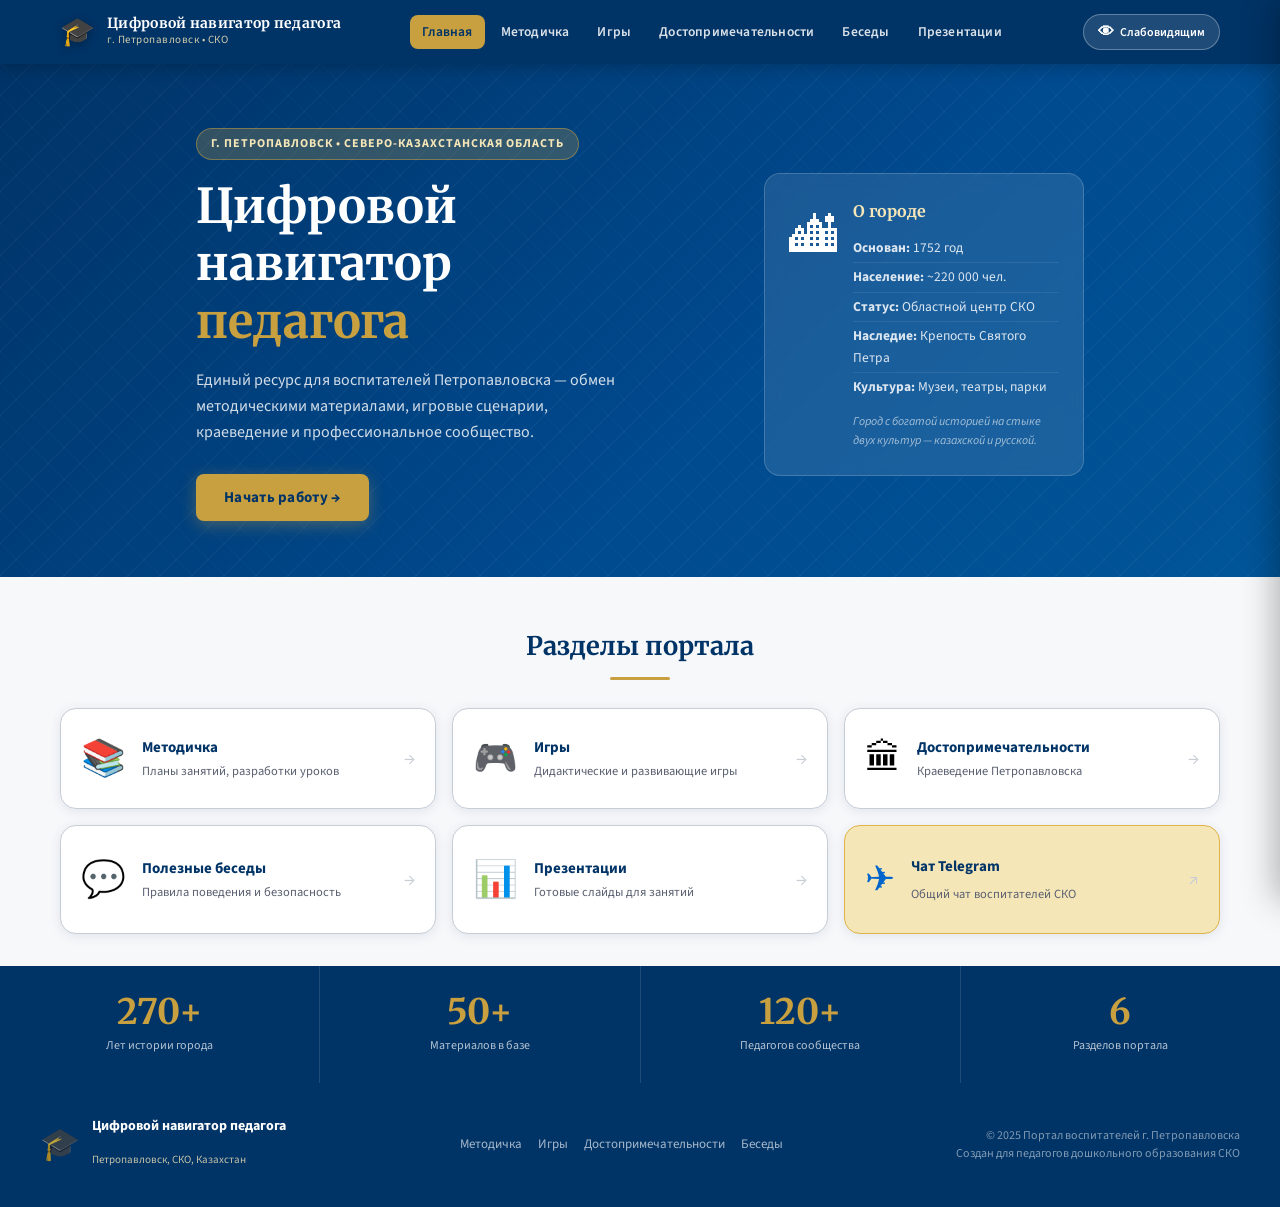
==== index.html @ 7965eead "Add files via upload" ====
<!DOCTYPE html>
<html lang="ru">
<head>
  <meta charset="UTF-8" />
  <meta name="viewport" content="width=device-width, initial-scale=1.0" />
  <title>Цифровой навигатор педагога — Петропавловск</title>
  <link rel="stylesheet" href="style.css" />
  <link href="https://fonts.googleapis.com/css2?family=Merriweather:wght@400;700&family=Source+Sans+3:wght@300;400;600;700&display=swap" rel="stylesheet" />
</head>
<body>

<!-- ШАПКА -->
<header id="main-header">
  <div class="header-inner">
    <div class="logo-area">
      <div class="logo-emblem">🎓</div>
      <div class="logo-text">
        <span class="logo-title">Цифровой навигатор педагога</span>
        <span class="logo-subtitle">г. Петропавловск &bull; СКО</span>
      </div>
    </div>
    <nav id="desktop-nav">
      <a href="#" class="nav-link active" data-section="home">Главная</a>
      <a href="#" class="nav-link" data-section="metodichka">Методичка</a>
      <a href="#" class="nav-link" data-section="games">Игры</a>
      <a href="#" class="nav-link" data-section="sights">Достопримечательности</a>
      <a href="#" class="nav-link" data-section="talks">Беседы</a>
      <a href="#" class="nav-link" data-section="presentations">Презентации</a>
    </nav>
    <div class="header-controls">
      <button id="accessibility-btn" title="Версия для слабовидящих" aria-label="Версия для слабовидящих">
        <span class="eye-icon">&#128065;</span>
        <span class="btn-label">Слабовидящим</span>
      </button>
      <button id="burger-btn" aria-label="Открыть меню" aria-expanded="false">
        <span></span><span></span><span></span>
      </button>
    </div>
  </div>
</header>

<!-- БОКОВОЕ МЕНЮ -->
<div id="sidebar-overlay"></div>
<aside id="sidebar">
  <div class="sidebar-header">
    <span>Навигация</span>
    <button id="close-sidebar" aria-label="Закрыть меню">&#10005;</button>
  </div>
  <nav class="sidebar-nav">
    <a href="#" class="sidebar-link" data-section="home">&#127968; Главная</a>
    <a href="#" class="sidebar-link" data-section="metodichka">&#128218; Методичка</a>
    <a href="#" class="sidebar-link" data-section="games">&#127918; Игры</a>
    <a href="#" class="sidebar-link" data-section="sights">&#127963; Достопримечательности</a>
    <a href="#" class="sidebar-link" data-section="talks">&#128172; Полезные беседы</a>
    <a href="#" class="sidebar-link" data-section="presentations">&#128202; Презентации</a>
    <a href="https://t.me" target="_blank" class="sidebar-link sidebar-chat">&#9992; Чат в Telegram</a>
  </nav>
  <div class="sidebar-footer">
    <small>&copy; 2025 Портал воспитателей<br>г. Петропавловск</small>
  </div>
</aside>

<!-- КНОПКА ВЕРНУТЬСЯ -->
<div id="back-btn-wrap">
  <button id="back-home-btn">&#8592; Вернуться на главную</button>
</div>

<!-- ОСНОВНОЙ КОНТЕНТ -->
<main id="main-content">

  <!-- ГЛАВНАЯ -->
  <section id="section-home" class="section active">
    <div class="hero-block">
      <div class="hero-bg-pattern"></div>
      <div class="hero-content">
        <div class="hero-badge">г. Петропавловск &bull; Северо-Казахстанская область</div>
        <h1 class="hero-title">Цифровой навигатор<br><em>педагога</em></h1>
        <p class="hero-desc">Единый ресурс для воспитателей Петропавловска — обмен методическими материалами, игровые сценарии, краеведение и профессиональное сообщество.</p>
        <button class="hero-cta" data-section="metodichka">Начать работу &#8594;</button>
      </div>
      <div class="hero-visual">
        <div class="city-card">
          <div class="city-card-icon">&#127961;</div>
          <div class="city-card-body">
            <h3>О городе</h3>
            <ul class="city-facts">
              <li><strong>Основан:</strong> 1752 год</li>
              <li><strong>Население:</strong> ~220 000 чел.</li>
              <li><strong>Статус:</strong> Областной центр СКО</li>
              <li><strong>Наследие:</strong> Крепость Святого Петра</li>
              <li><strong>Культура:</strong> Музеи, театры, парки</li>
            </ul>
            <p class="city-note">Город с богатой историей на стыке двух культур — казахской и русской.</p>
          </div>
        </div>
      </div>
    </div>

    <!-- ПЛИТКИ -->
    <div class="tiles-section">
      <h2 class="section-heading">Разделы портала</h2>
      <div class="tiles-grid">
        <button class="tile" data-section="metodichka">
          <div class="tile-icon">&#128218;</div>
          <div class="tile-body"><h3>Методичка</h3><p>Планы занятий, разработки уроков</p></div>
          <div class="tile-arrow">&#8594;</div>
        </button>
        <button class="tile" data-section="games">
          <div class="tile-icon">&#127918;</div>
          <div class="tile-body"><h3>Игры</h3><p>Дидактические и развивающие игры</p></div>
          <div class="tile-arrow">&#8594;</div>
        </button>
        <button class="tile" data-section="sights">
          <div class="tile-icon">&#127963;</div>
          <div class="tile-body"><h3>Достопримечательности</h3><p>Краеведение Петропавловска</p></div>
          <div class="tile-arrow">&#8594;</div>
        </button>
        <button class="tile" data-section="talks">
          <div class="tile-icon">&#128172;</div>
          <div class="tile-body"><h3>Полезные беседы</h3><p>Правила поведения и безопасность</p></div>
          <div class="tile-arrow">&#8594;</div>
        </button>
        <button class="tile" data-section="presentations">
          <div class="tile-icon">&#128202;</div>
          <div class="tile-body"><h3>Презентации</h3><p>Готовые слайды для занятий</p></div>
          <div class="tile-arrow">&#8594;</div>
        </button>
        <a href="https://t.me" target="_blank" class="tile tile-chat">
          <div class="tile-icon">&#9992;</div>
          <div class="tile-body"><h3>Чат Telegram</h3><p>Общий чат воспитателей СКО</p></div>
          <div class="tile-arrow">&#8599;</div>
        </a>
      </div>
    </div>

    <!-- STATS -->
    <div class="stats-row">
      <div class="stat-item"><span class="stat-num">270+</span><span class="stat-label">Лет истории города</span></div>
      <div class="stat-item"><span class="stat-num">50+</span><span class="stat-label">Материалов в базе</span></div>
      <div class="stat-item"><span class="stat-num">120+</span><span class="stat-label">Педагогов сообщества</span></div>
      <div class="stat-item"><span class="stat-num">6</span><span class="stat-label">Разделов портала</span></div>
    </div>
  </section>

  <!-- МЕТОДИЧКА -->
  <section id="section-metodichka" class="section">
    <div class="page-header">
      <h2>&#128218; Методическая копилка</h2>
      <p>Разработки занятий, конспекты и дидактические материалы для воспитателей</p>
    </div>
    <div class="metodichka-list">
      <div class="doc-card">
        <div class="doc-icon">&#128196;</div>
        <div class="doc-info">
          <h3>Занятие «Мой любимый город»</h3>
          <p>Старший дошкольный возраст (5–6 лет). Знакомство с историей Петропавловска, развитие патриотизма.</p>
          <div class="doc-meta"><span class="tag">Краеведение</span><span class="tag">5–6 лет</span><span class="tag">45 мин</span></div>
        </div>
        <button class="download-btn" onclick="fakeDownload('Zanyatie_Moy_Gorod.pdf')">&#8681; Скачать</button>
      </div>
      <div class="doc-card">
        <div class="doc-icon">&#128196;</div>
        <div class="doc-info">
          <h3>Конспект «Времена года в степи»</h3>
          <p>Средняя группа (4–5 лет). Природоведение, казахстанская флора и фауна, сезонные изменения.</p>
          <div class="doc-meta"><span class="tag">Природоведение</span><span class="tag">4–5 лет</span><span class="tag">30 мин</span></div>
        </div>
        <button class="download-btn" onclick="fakeDownload('Vremena_Goda_Step.pdf')">&#8681; Скачать</button>
      </div>
      <div class="doc-card">
        <div class="doc-icon">&#128196;</div>
        <div class="doc-info">
          <h3>Методика «Казахские народные игры»</h3>
          <p>Все возрастные группы. Описание и правила 8 традиционных игр народов Казахстана.</p>
          <div class="doc-meta"><span class="tag">Традиции</span><span class="tag">Все группы</span><span class="tag">Игровая</span></div>
        </div>
        <button class="download-btn" onclick="fakeDownload('Kazakh_Narodnye_Igry.pdf')">&#8681; Скачать</button>
      </div>
      <div class="doc-card">
        <div class="doc-icon">&#128196;</div>
        <div class="doc-info">
          <h3>Занятие «Правила дорожного движения»</h3>
          <p>Подготовительная группа (6–7 лет). Развитие навыков безопасного поведения на дорогах города.</p>
          <div class="doc-meta"><span class="tag">Безопасность</span><span class="tag">6–7 лет</span><span class="tag">40 мин</span></div>
        </div>
        <button class="download-btn" onclick="fakeDownload('PDD_Zanyatie.pdf')">&#8681; Скачать</button>
      </div>
      <div class="doc-card">
        <div class="doc-icon">&#128196;</div>
        <div class="doc-info">
          <h3>Конспект «Профессии родителей»</h3>
          <p>Средняя группа (4–5 лет). Социализация, трудовое воспитание, ролевые игры.</p>
          <div class="doc-meta"><span class="tag">Социализация</span><span class="tag">4–5 лет</span><span class="tag">35 мин</span></div>
        </div>
        <button class="download-btn" onclick="fakeDownload('Professii_Roditeley.pdf')">&#8681; Скачать</button>
      </div>
      <div class="doc-card">
        <div class="doc-icon">&#128196;</div>
        <div class="doc-info">
          <h3>Методичка «Экологическое воспитание»</h3>
          <p>Старшая группа (5–6 лет). Бережное отношение к природе, раздельный сбор мусора.</p>
          <div class="doc-meta"><span class="tag">Экология</span><span class="tag">5–6 лет</span><span class="tag">45 мин</span></div>
        </div>
        <button class="download-btn" onclick="fakeDownload('Ekologiya_Zanyatie.pdf')">&#8681; Скачать</button>
      </div>
    </div>
  </section>

  <!-- ИГРЫ -->
  <section id="section-games" class="section">
    <div class="page-header">
      <h2>&#127918; Игры для занятий</h2>
      <p>Дидактические, подвижные и развивающие игры для дошкольников</p>
    </div>
    <div class="games-grid">
      <div class="game-card">
        <div class="game-emoji">&#127183;</div>
        <h3>Лото «Животные Казахстана»</h3>
        <p>Дидактическая игра на запоминание. 4–6 игроков. Карточки с изображениями флоры и фауны.</p>
        <span class="game-age">Возраст: 4+</span>
      </div>
      <div class="game-card">
        <div class="game-emoji">&#127939;</div>
        <h3>Байга — степная скачка</h3>
        <p>Подвижная игра на улице. Имитация конных скачек, развитие ловкости и командного духа.</p>
        <span class="game-age">Возраст: 5+</span>
      </div>
      <div class="game-card">
        <div class="game-emoji">&#129513;</div>
        <h3>Пазл «Карта СКО»</h3>
        <p>Собери карту Северо-Казахстанской области из 24 частей. Знакомство с районами и городами.</p>
        <span class="game-age">Возраст: 6+</span>
      </div>
      <div class="game-card">
        <div class="game-emoji">&#127917;</div>
        <h3>Ролевая игра «Базар»</h3>
        <p>Социально-ролевая игра: продавец и покупатель. Математика, коммуникация, уважение к труду.</p>
        <span class="game-age">Возраст: 5+</span>
      </div>
      <div class="game-card">
        <div class="game-emoji">&#128289;</div>
        <h3>«Слова города» — словарная игра</h3>
        <p>Назови слово, связанное с Петропавловском. Развитие речи и краеведческих знаний.</p>
        <span class="game-age">Возраст: 6+</span>
      </div>
      <div class="game-card">
        <div class="game-emoji">&#127912;</div>
        <h3>Раскраски «Юрта и традиции»</h3>
        <p>Тематические раскраски с казахскими орнаментами, юртой, национальными костюмами.</p>
        <span class="game-age">Возраст: 3+</span>
      </div>
    </div>
  </section>

  <!-- ДОСТОПРИМЕЧАТЕЛЬНОСТИ -->
  <section id="section-sights" class="section">
    <div class="page-header">
      <h2>&#127963; Достопримечательности Петропавловска</h2>
      <p>Краеведческие маршруты для познавательных экскурсий с воспитанниками</p>
    </div>

    <div class="sight-card featured">
      <div class="sight-img-placeholder sight-ablai">
        <div class="sight-placeholder-inner">&#127984;</div>
      </div>
      <div class="sight-content">
        <div class="sight-badge">Исторический объект</div>
        <h3>Резиденция Абылай хана</h3>
        <p>Историко-культурный музейный комплекс, посвящённый великому казахскому хану Абылаю, который объединил три жуза. Резиденция воссоздаёт атмосферу XVIII века — эпохи, когда Петропавловск (крепость Святого Петра) был важным форпостом и местом переговоров.</p>
        <h4>&#128161; Советы для экскурсии с детьми:</h4>
        <ul class="tips-list">
          <li>Заранее расскажите детям сказание об Абылай хане в игровой форме</li>
          <li>Попросите экскурсовода провести интерактивный урок в юрте</li>
          <li>Обратите внимание на казахские орнаменты — найдите узоры из занятий</li>
          <li>После экскурсии нарисуйте юрту или костюм хана</li>
          <li>Задайте детям вопрос: «Что значит объединить народ?»</li>
        </ul>
        <div class="sight-meta">
          <span>&#128205; ул. Абылай хана, Петропавловск</span>
          <span>&#128336; Вт–Вс: 9:00–18:00</span>
        </div>
      </div>
    </div>

    <div class="sight-card featured">
      <div class="sight-img-placeholder sight-park">
        <div class="sight-placeholder-inner">&#127795;</div>
      </div>
      <div class="sight-content">
        <div class="sight-badge">Парк и мемориал</div>
        <h3>Парк Победы</h3>
        <p>Главный парк города с мемориальным комплексом, посвящённым Великой Отечественной войне. Здесь находятся памятники героям-петропавловцам, Вечный огонь и аллея Памяти. Ежегодно в День Победы проходят торжественные мероприятия с участием ветеранов.</p>
        <h4>&#128161; Советы для экскурсии с детьми:</h4>
        <ul class="tips-list">
          <li>Проведите беседу о подвиге солдат до посещения парка</li>
          <li>У Вечного огня соблюдайте минуту тишины — это воспитывает уважение</li>
          <li>Прочитайте вместе имена на памятных плитах, объясните значение</li>
          <li>После прогулки нарисуйте открытку «Я помню, я горжусь»</li>
          <li>Расскажите о медалях и орденах: чем награждали солдат</li>
        </ul>
        <div class="sight-meta">
          <span>&#128205; Парк Победы, центр Петропавловска</span>
          <span>&#128336; Открыт ежедневно</span>
        </div>
      </div>
    </div>

    <div class="sights-more">
      <h3>Другие интересные места</h3>
      <div class="sights-mini-grid">
        <div class="mini-sight"><span>&#127963;</span><strong>Музей Ботая</strong><p>Уникальные находки эпохи энеолита — место первого приручения лошади.</p></div>
        <div class="mini-sight"><span>&#9962;</span><strong>Собор Петра и Павла</strong><p>Православный собор XIX века, памятник архитектуры.</p></div>
        <div class="mini-sight"><span>&#127917;</span><strong>Русский театр драмы</strong><p>Один из старейших театров Казахстана, основан в 1936 году.</p></div>
        <div class="mini-sight"><span>&#128332;</span><strong>Мечеть «Кызыл Жар»</strong><p>Современная мечеть — символ духовности и межнационального единства.</p></div>
      </div>
    </div>
  </section>

  <!-- БЕСЕДЫ -->
  <section id="section-talks" class="section">
    <div class="page-header">
      <h2>&#128172; Полезные беседы с детьми</h2>
      <p>Готовые сценарии тематических бесед с воспитанниками</p>
    </div>

    <div class="accordion-group">
      <h3 class="accordion-category">&#127963; Поведение в общественных местах</h3>

      <div class="accordion-item">
        <button class="accordion-trigger">Правила поведения в музее <span class="acc-icon">+</span></button>
        <div class="accordion-body">
          <p><strong>Цель беседы:</strong> научить детей уважительно относиться к культурным ценностям и соблюдать тишину.</p>
          <ol class="talk-list">
            <li><strong>В музее говорим тихо</strong> — громкие голоса мешают другим посетителям и нарушают торжественную атмосферу.</li>
            <li><strong>Руками не трогаем экспонаты</strong> — даже если очень хочется! Экспонаты могут быть хрупкими и очень старыми.</li>
            <li><strong>Идём рядом с воспитателем</strong> — в музее легко заблудиться, поэтому держимся группой.</li>
            <li><strong>Задаём вопросы экскурсоводу</strong> — любопытство приветствуется, но по очереди и вежливо.</li>
            <li><strong>Фотографируем с разрешения</strong> — в некоторых залах съёмка запрещена.</li>
          </ol>
          <div class="talk-question">&#10067; <em>Спросите детей: «Почему важно беречь старинные вещи?»</em></div>
        </div>
      </div>

      <div class="accordion-item">
        <button class="accordion-trigger">Поведение в театре и на концерте <span class="acc-icon">+</span></button>
        <div class="accordion-body">
          <p><strong>Цель беседы:</strong> воспитать культуру зрителя, умение наслаждаться искусством.</p>
          <ol class="talk-list">
            <li><strong>Приходим заранее</strong> — не опаздываем, чтобы не мешать другим зрителям занять места.</li>
            <li><strong>Во время спектакля молчим</strong> — актёры на сцене слышат зал, и наши разговоры их отвлекают.</li>
            <li><strong>Телефон убираем в карман</strong> — свет экрана мешает смотреть соседям.</li>
            <li><strong>Хлопаем в конце</strong> — аплодисменты — это «спасибо» артистам за их труд.</li>
            <li><strong>Не едим и не шуршим</strong> — сладости оставляем на антракт.</li>
          </ol>
          <div class="talk-question">&#10067; <em>Спросите детей: «Как бы ты себя чувствовал, если бы тебе мешали выступать?»</em></div>
        </div>
      </div>
    </div>

    <div class="accordion-group">
      <h3 class="accordion-category">&#128678; Безопасность на дороге</h3>

      <div class="accordion-item">
        <button class="accordion-trigger">Правила пешехода <span class="acc-icon">+</span></button>
        <div class="accordion-body">
          <p><strong>Цель беседы:</strong> сформировать у детей осознанное безопасное поведение на улице.</p>
          <ol class="talk-list">
            <li><strong>Переходим только на зелёный свет</strong> — красный говорит «стой!», жёлтый — «приготовься», зелёный — «иди».</li>
            <li><strong>Смотрим сначала налево, потом направо</strong> — и только потом начинаем переход.</li>
            <li><strong>Идём по зебре</strong> — это безопасное место для пешеходов, водители должны нас пропустить.</li>
            <li><strong>Не играем у дороги</strong> — мяч, самокат, велосипед — только во дворе или парке.</li>
            <li><strong>Взрослый держит за руку</strong> — рядом с проезжей частью всегда держимся за руку.</li>
          </ol>
          <div class="talk-question">&#10067; <em>Игра: «Светофор» — воспитатель называет цвет, дети выполняют действие.</em></div>
        </div>
      </div>

      <div class="accordion-item">
        <button class="accordion-trigger">Правила в транспорте <span class="acc-icon">+</span></button>
        <div class="accordion-body">
          <p><strong>Цель беседы:</strong> научить детей безопасному поведению в автобусе, маршрутке, трамвае.</p>
          <ol class="talk-list">
            <li><strong>Ждём транспорт на остановке</strong> — не стоим у края, отступаем назад.</li>
            <li><strong>Заходим по очереди</strong> — не толкаемся, пропускаем выходящих.</li>
            <li><strong>Держимся за поручень</strong> — при торможении можно упасть.</li>
            <li><strong>Уступаем место</strong> — пожилым людям, беременным женщинам, пассажирам с детьми.</li>
            <li><strong>Не высовываемся из окон</strong> — это очень опасно!</li>
          </ol>
          <div class="talk-question">&#10067; <em>Спросите детей: «Кому ты уступишь место в автобусе и почему?»</em></div>
        </div>
      </div>

      <div class="accordion-item">
        <button class="accordion-trigger">Если потерялся в городе <span class="acc-icon">+</span></button>
        <div class="accordion-body">
          <p><strong>Цель беседы:</strong> подготовить детей к действиям в экстренной ситуации.</p>
          <ol class="talk-list">
            <li><strong>Стой на месте и не паникуй</strong> — взрослые тебя ищут, лучше оставаться там, где потерялся.</li>
            <li><strong>Обратись к полицейскому</strong> — найди человека в форме или охранника в магазине.</li>
            <li><strong>Назови своё имя и имя мамы или папы</strong> — скажи, откуда пришёл.</li>
            <li><strong>Знай наизусть номер телефона родителей</strong> — попроси взрослого помочь позвонить.</li>
            <li><strong>Не уходи с незнакомыми</strong> — даже если они говорят, что знают твоих родителей.</li>
          </ol>
          <div class="talk-question">&#10067; <em>Практика: выучите с детьми домашний адрес и телефон мамы.</em></div>
        </div>
      </div>
    </div>

    <div class="accordion-group">
      <h3 class="accordion-category">&#129309; Взаимоуважение и дружба</h3>

      <div class="accordion-item">
        <button class="accordion-trigger">Беседа «Дружба народов» <span class="acc-icon">+</span></button>
        <div class="accordion-body">
          <p><strong>Цель беседы:</strong> воспитать уважение к людям разных национальностей.</p>
          <ol class="talk-list">
            <li><strong>Все люди разные — и это здорово!</strong> — у нас разные язык, традиции, еда, но мы все живём в одном городе.</li>
            <li><strong>Петропавловск — многонациональный город</strong> — здесь живут казахи, русские, украинцы, немцы и другие народы.</li>
            <li><strong>Уважай чужие традиции</strong> — не смейся над праздниками и обычаями других.</li>
            <li><strong>Учи слова приветствия</strong> — «Сәлем!» по-казахски, «Привет!» по-русски — улыбка всегда понятна.</li>
            <li><strong>Дружба сильнее различий</strong> — вместе строить, играть и жить интереснее.</li>
          </ol>
          <div class="talk-question">&#10067; <em>Спросите детей: «Есть ли у тебя друзья другой национальности? Расскажи о них.»</em></div>
        </div>
      </div>
    </div>
  </section>

  <!-- ПРЕЗЕНТАЦИИ -->
  <section id="section-presentations" class="section">
    <div class="page-header">
      <h2>&#128202; Презентации для занятий</h2>
      <p>Готовые слайды и мультимедийные материалы</p>
    </div>
    <div class="pres-grid">
      <div class="pres-card">
        <div class="pres-preview">&#128506;</div>
        <div class="pres-info">
          <h3>История Петропавловска</h3>
          <p>20 слайдов. Основание крепости, развитие города, известные люди.</p>
          <div class="pres-meta"><span class="tag">История</span><span class="tag">20 слайдов</span></div>
        </div>
        <button class="download-btn" onclick="fakeDownload('Istoriya_Petropavlovsk.pptx')">&#8681; Скачать</button>
      </div>
      <div class="pres-card">
        <div class="pres-preview">&#127807;</div>
        <div class="pres-info">
          <h3>Природа Северного Казахстана</h3>
          <p>15 слайдов. Степи, озёра, животные и растения СКО.</p>
          <div class="pres-meta"><span class="tag">Природа</span><span class="tag">15 слайдов</span></div>
        </div>
        <button class="download-btn" onclick="fakeDownload('Priroda_SKO.pptx')">&#8681; Скачать</button>
      </div>
      <div class="pres-card">
        <div class="pres-preview">&#127912;</div>
        <div class="pres-info">
          <h3>Казахский орнамент</h3>
          <p>12 слайдов. Символика узоров, их применение, мастер-класс по рисованию.</p>
          <div class="pres-meta"><span class="tag">Искусство</span><span class="tag">12 слайдов</span></div>
        </div>
        <button class="download-btn" onclick="fakeDownload('Kazakh_Ornament.pptx')">&#8681; Скачать</button>
      </div>
      <div class="pres-card">
        <div class="pres-preview">&#128678;</div>
        <div class="pres-info">
          <h3>Правила дорожного движения</h3>
          <p>18 слайдов. Светофор, знаки, зебра. Интерактивные задания.</p>
          <div class="pres-meta"><span class="tag">ПДД</span><span class="tag">18 слайдов</span></div>
        </div>
        <button class="download-btn" onclick="fakeDownload('PDD_Prezentaciya.pptx')">&#8681; Скачать</button>
      </div>
      <div class="pres-card">
        <div class="pres-preview">&#127942;</div>
        <div class="pres-info">
          <h3>День Победы — помним и чтим</h3>
          <p>22 слайда. История ВОВ для дошкольников, петропавловцы-герои.</p>
          <div class="pres-meta"><span class="tag">Патриотизм</span><span class="tag">22 слайда</span></div>
        </div>
        <button class="download-btn" onclick="fakeDownload('Den_Pobedy.pptx')">&#8681; Скачать</button>
      </div>
      <div class="pres-card">
        <div class="pres-preview">&#127774;</div>
        <div class="pres-info">
          <h3>Наурыз — праздник весны</h3>
          <p>14 слайдов. Традиции, угощения, игры, символика Наурыза.</p>
          <div class="pres-meta"><span class="tag">Традиции</span><span class="tag">14 слайдов</span></div>
        </div>
        <button class="download-btn" onclick="fakeDownload('Nauryz_Prezentaciya.pptx')">&#8681; Скачать</button>
      </div>
    </div>
  </section>

</main>

<!-- FOOTER -->
<footer id="main-footer">
  <div class="footer-inner">
    <div class="footer-logo">
      <span>&#127891;</span>
      <div>
        <strong>Цифровой навигатор педагога</strong>
        <small>Петропавловск, СКО, Казахстан</small>
      </div>
    </div>
    <div class="footer-links">
      <a href="#" data-section="metodichka">Методичка</a>
      <a href="#" data-section="games">Игры</a>
      <a href="#" data-section="sights">Достопримечательности</a>
      <a href="#" data-section="talks">Беседы</a>
    </div>
    <div class="footer-copy">
      <p>&copy; 2025 Портал воспитателей г. Петропавловска</p>
      <p>Создан для педагогов дошкольного образования СКО</p>
    </div>
  </div>
</footer>

<div id="toast" aria-live="polite"></div>

<script src="script.js"></script>
</body>
</html>
---- style.css ----
/* =========================================
   ЦИФРОВОЙ НАВИГАТОР ПЕДАГОГА — Петропавловск
   Стиль: Академический / University-style
   ========================================= */

:root {
  --blue-dark:   #003366;
  --blue-mid:    #004a8f;
  --blue-light:  #0066cc;
  --blue-pale:   #e8f0fb;
  --gold:        #c8a040;
  --gold-light:  #f5e6b8;
  --white:       #ffffff;
  --bg:          #f7f8fa;
  --gray-light:  #eef0f4;
  --gray-mid:    #c8cdd6;
  --gray-text:   #5a6070;
  --text:        #1a2030;
  --red-accent:  #c0392b;
  --green-acc:   #1a7a4a;
  --radius:      8px;
  --radius-lg:   16px;
  --shadow:      0 2px 12px rgba(0,51,102,0.10);
  --shadow-lg:   0 6px 32px rgba(0,51,102,0.15);
  --transition:  0.25s cubic-bezier(.4,0,.2,1);
  --font-body:   'Source Sans 3', 'Segoe UI', Arial, sans-serif;
  --font-head:   'Merriweather', Georgia, serif;
  --header-h:    64px;
}

/* === RESET === */
*, *::before, *::after { box-sizing: border-box; margin: 0; padding: 0; }
html { scroll-behavior: smooth; }
body {
  font-family: var(--font-body);
  font-size: 16px;
  color: var(--text);
  background: var(--bg);
  min-height: 100vh;
  line-height: 1.65;
}
a { color: var(--blue-light); text-decoration: none; }
a:hover { text-decoration: underline; }
ul, ol { padding-left: 1.4em; }
button { cursor: pointer; border: none; background: none; font-family: inherit; }
img { max-width: 100%; }

/* =====================
   ACCESSIBILITY MODE
   ===================== */
body.accessible {
  filter: grayscale(100%);
  font-size: 19px;
}
body.accessible * { font-size: inherit !important; }
body.accessible .hero-title { font-size: 2.2rem !important; }

/* =====================
   HEADER
   ===================== */
#main-header {
  position: sticky;
  top: 0;
  z-index: 200;
  background: var(--blue-dark);
  height: var(--header-h);
  box-shadow: 0 2px 16px rgba(0,0,0,0.25);
}
.header-inner {
  max-width: 1200px;
  margin: 0 auto;
  height: 100%;
  display: flex;
  align-items: center;
  gap: 16px;
  padding: 0 20px;
}
.logo-area {
  display: flex;
  align-items: center;
  gap: 12px;
  flex-shrink: 0;
  text-decoration: none;
}
.logo-emblem {
  font-size: 28px;
  line-height: 1;
  filter: drop-shadow(0 2px 4px rgba(0,0,0,0.3));
}
.logo-text { display: flex; flex-direction: column; }
.logo-title {
  font-family: var(--font-head);
  font-size: 14px;
  font-weight: 700;
  color: var(--white);
  letter-spacing: 0.3px;
  line-height: 1.2;
}
.logo-subtitle {
  font-size: 11px;
  color: var(--gold-light);
  opacity: 0.85;
  letter-spacing: 0.5px;
}

/* === DESKTOP NAV === */
#desktop-nav {
  flex: 1;
  display: flex;
  align-items: center;
  gap: 4px;
  justify-content: center;
}
.nav-link {
  color: rgba(255,255,255,0.85);
  font-size: 13.5px;
  font-weight: 600;
  padding: 6px 12px;
  border-radius: var(--radius);
  transition: background var(--transition), color var(--transition);
  white-space: nowrap;
  letter-spacing: 0.2px;
}
.nav-link:hover, .nav-link.active {
  background: rgba(255,255,255,0.15);
  color: var(--white);
  text-decoration: none;
}
.nav-link.active {
  background: var(--gold);
  color: var(--blue-dark);
}

/* === HEADER CONTROLS === */
.header-controls { display: flex; align-items: center; gap: 10px; flex-shrink: 0; }

#accessibility-btn {
  display: flex;
  align-items: center;
  gap: 6px;
  background: rgba(255,255,255,0.12);
  color: var(--white);
  border: 1px solid rgba(255,255,255,0.3);
  border-radius: 20px;
  padding: 6px 14px;
  font-size: 12px;
  font-weight: 600;
  transition: background var(--transition);
  cursor: pointer;
  white-space: nowrap;
}
#accessibility-btn:hover { background: rgba(255,255,255,0.22); }
.eye-icon { font-size: 16px; }

#burger-btn {
  display: none;
  flex-direction: column;
  justify-content: center;
  align-items: center;
  width: 40px;
  height: 40px;
  gap: 5px;
  background: rgba(255,255,255,0.12);
  border-radius: var(--radius);
  border: 1px solid rgba(255,255,255,0.2);
  cursor: pointer;
  transition: background var(--transition);
}
#burger-btn:hover { background: rgba(255,255,255,0.22); }
#burger-btn span {
  display: block;
  width: 20px;
  height: 2px;
  background: var(--white);
  border-radius: 2px;
  transition: all var(--transition);
}
#burger-btn.open span:nth-child(1) { transform: translateY(7px) rotate(45deg); }
#burger-btn.open span:nth-child(2) { opacity: 0; }
#burger-btn.open span:nth-child(3) { transform: translateY(-7px) rotate(-45deg); }

/* =====================
   SIDEBAR
   ===================== */
#sidebar-overlay {
  display: none;
  position: fixed;
  inset: 0;
  background: rgba(0,0,0,0.5);
  z-index: 299;
  backdrop-filter: blur(2px);
}
#sidebar-overlay.visible { display: block; }

#sidebar {
  position: fixed;
  top: 0; right: 0;
  height: 100%;
  width: 280px;
  background: var(--blue-dark);
  z-index: 300;
  transform: translateX(100%);
  transition: transform 0.3s cubic-bezier(.4,0,.2,1);
  display: flex;
  flex-direction: column;
  box-shadow: -4px 0 32px rgba(0,0,0,0.3);
}
#sidebar.open { transform: translateX(0); }

.sidebar-header {
  display: flex;
  align-items: center;
  justify-content: space-between;
  padding: 20px 20px 16px;
  border-bottom: 1px solid rgba(255,255,255,0.15);
  color: var(--white);
  font-weight: 700;
  font-family: var(--font-head);
  font-size: 15px;
}
#close-sidebar {
  color: rgba(255,255,255,0.7);
  font-size: 18px;
  padding: 4px 8px;
  border-radius: var(--radius);
  background: rgba(255,255,255,0.1);
  transition: background var(--transition);
}
#close-sidebar:hover { background: rgba(255,255,255,0.2); color: white; }

.sidebar-nav { display: flex; flex-direction: column; padding: 12px 0; flex: 1; overflow-y: auto; }
.sidebar-link {
  color: rgba(255,255,255,0.85);
  padding: 13px 20px;
  font-size: 15px;
  font-weight: 500;
  transition: background var(--transition), color var(--transition);
  border-left: 3px solid transparent;
}
.sidebar-link:hover {
  background: rgba(255,255,255,0.10);
  color: var(--white);
  border-left-color: var(--gold);
  text-decoration: none;
}
.sidebar-chat {
  margin-top: 12px;
  background: rgba(200,160,64,0.15);
  border-left-color: var(--gold) !important;
  color: var(--gold-light) !important;
}
.sidebar-footer {
  padding: 16px 20px;
  border-top: 1px solid rgba(255,255,255,0.12);
  color: rgba(255,255,255,0.45);
  font-size: 12px;
  line-height: 1.5;
}

/* =====================
   BACK BUTTON
   ===================== */
#back-btn-wrap {
  display: none;
  background: var(--blue-pale);
  border-bottom: 1px solid var(--gray-mid);
}
#back-btn-wrap.visible { display: block; }
#back-home-btn {
  display: inline-flex;
  align-items: center;
  gap: 8px;
  padding: 12px 24px;
  color: var(--blue-dark);
  font-size: 14px;
  font-weight: 600;
  transition: color var(--transition);
  max-width: 1200px;
  margin: 0 auto;
  display: block;
  width: fit-content;
}
#back-home-btn:hover { color: var(--blue-light); }

/* =====================
   SECTIONS
   ===================== */
#main-content { min-height: calc(100vh - var(--header-h) - 160px); }
.section { display: none; }
.section.active { display: block; }

/* =====================
   HERO BLOCK
   ===================== */
.hero-block {
  background: linear-gradient(135deg, var(--blue-dark) 0%, var(--blue-mid) 60%, #005599 100%);
  color: var(--white);
  padding: 64px 20px 56px;
  position: relative;
  overflow: hidden;
  display: flex;
  align-items: center;
  justify-content: center;
  gap: 48px;
  flex-wrap: wrap;
  min-height: 360px;
}
.hero-bg-pattern {
  position: absolute;
  inset: 0;
  background-image:
    repeating-linear-gradient(45deg, rgba(255,255,255,0.03) 0, rgba(255,255,255,0.03) 1px, transparent 0, transparent 50%),
    repeating-linear-gradient(-45deg, rgba(255,255,255,0.03) 0, rgba(255,255,255,0.03) 1px, transparent 0, transparent 50%);
  background-size: 32px 32px;
}
.hero-content { position: relative; max-width: 520px; }
.hero-badge {
  display: inline-block;
  background: rgba(200,160,64,0.25);
  border: 1px solid rgba(200,160,64,0.5);
  color: var(--gold-light);
  font-size: 12px;
  font-weight: 700;
  letter-spacing: 1px;
  text-transform: uppercase;
  padding: 5px 14px;
  border-radius: 20px;
  margin-bottom: 18px;
}
.hero-title {
  font-family: var(--font-head);
  font-size: clamp(1.9rem, 4vw, 3rem);
  font-weight: 700;
  line-height: 1.2;
  color: var(--white);
  margin-bottom: 16px;
}
.hero-title em {
  font-style: normal;
  color: var(--gold);
}
.hero-desc {
  font-size: 16px;
  color: rgba(255,255,255,0.82);
  max-width: 440px;
  margin-bottom: 28px;
}
.hero-cta {
  background: var(--gold);
  color: var(--blue-dark);
  padding: 13px 28px;
  border-radius: var(--radius);
  font-size: 15px;
  font-weight: 700;
  letter-spacing: 0.3px;
  transition: all var(--transition);
  box-shadow: 0 4px 16px rgba(200,160,64,0.35);
}
.hero-cta:hover {
  background: #e0b44a;
  transform: translateY(-2px);
  box-shadow: 0 6px 20px rgba(200,160,64,0.45);
}

.hero-visual { position: relative; flex-shrink: 0; }
.city-card {
  background: rgba(255,255,255,0.10);
  border: 1px solid rgba(255,255,255,0.18);
  border-radius: var(--radius-lg);
  backdrop-filter: blur(8px);
  padding: 24px;
  display: flex;
  gap: 16px;
  max-width: 320px;
}
.city-card-icon { font-size: 48px; flex-shrink: 0; }
.city-card-body h3 {
  font-family: var(--font-head);
  font-size: 16px;
  color: var(--gold-light);
  margin-bottom: 10px;
}
.city-facts { list-style: none; padding: 0; font-size: 13.5px; color: rgba(255,255,255,0.85); }
.city-facts li { padding: 3px 0; border-bottom: 1px solid rgba(255,255,255,0.08); }
.city-facts li:last-child { border: none; }
.city-note { font-size: 12px; color: rgba(255,255,255,0.6); margin-top: 10px; font-style: italic; }

/* =====================
   TILES
   ===================== */
.tiles-section {
  max-width: 1200px;
  margin: 0 auto;
  padding: 48px 20px 32px;
}
.section-heading {
  font-family: var(--font-head);
  font-size: 1.6rem;
  color: var(--blue-dark);
  margin-bottom: 28px;
  text-align: center;
  position: relative;
}
.section-heading::after {
  content: '';
  display: block;
  width: 60px;
  height: 3px;
  background: var(--gold);
  margin: 10px auto 0;
  border-radius: 2px;
}
.tiles-grid {
  display: grid;
  grid-template-columns: repeat(3, 1fr);
  gap: 16px;
}
.tile {
  background: var(--white);
  border: 1px solid var(--gray-mid);
  border-radius: var(--radius-lg);
  padding: 24px 20px;
  display: flex;
  align-items: center;
  gap: 16px;
  transition: all var(--transition);
  box-shadow: var(--shadow);
  text-align: left;
  cursor: pointer;
  position: relative;
  overflow: hidden;
}
.tile::before {
  content: '';
  position: absolute;
  top: 0; left: 0;
  width: 4px; height: 100%;
  background: var(--blue-dark);
  opacity: 0;
  transition: opacity var(--transition);
}
.tile:hover {
  border-color: var(--blue-mid);
  box-shadow: var(--shadow-lg);
  transform: translateY(-3px);
}
.tile:hover::before { opacity: 1; }
.tile-chat {
  border-color: #e0b44a;
  background: var(--gold-light);
}
.tile-chat::before { background: var(--gold); }
.tile-icon { font-size: 36px; flex-shrink: 0; }
.tile-body h3 { font-size: 15px; font-weight: 700; color: var(--blue-dark); margin-bottom: 4px; }
.tile-body p { font-size: 12.5px; color: var(--gray-text); }
.tile-arrow { margin-left: auto; font-size: 18px; color: var(--gray-mid); flex-shrink: 0; transition: color var(--transition), transform var(--transition); }
.tile:hover .tile-arrow { color: var(--blue-mid); transform: translateX(3px); }

/* =====================
   STATS
   ===================== */
.stats-row {
  background: var(--blue-dark);
  display: flex;
  justify-content: center;
  gap: 0;
  flex-wrap: wrap;
}
.stat-item {
  display: flex;
  flex-direction: column;
  align-items: center;
  padding: 28px 40px;
  border-right: 1px solid rgba(255,255,255,0.12);
  flex: 1;
  min-width: 150px;
}
.stat-item:last-child { border-right: none; }
.stat-num {
  font-family: var(--font-head);
  font-size: 2.2rem;
  font-weight: 700;
  color: var(--gold);
  line-height: 1;
  margin-bottom: 6px;
}
.stat-label { font-size: 12px; color: rgba(255,255,255,0.7); text-align: center; }

/* =====================
   PAGE HEADER
   ===================== */
.page-header {
  background: linear-gradient(135deg, var(--blue-dark), var(--blue-mid));
  color: var(--white);
  padding: 40px 20px 36px;
  text-align: center;
}
.page-header h2 {
  font-family: var(--font-head);
  font-size: clamp(1.5rem, 3vw, 2rem);
  margin-bottom: 10px;
}
.page-header p { color: rgba(255,255,255,0.78); font-size: 15px; }

/* =====================
   TAGS
   ===================== */
.tag {
  display: inline-block;
  background: var(--blue-pale);
  color: var(--blue-dark);
  font-size: 11px;
  font-weight: 700;
  padding: 3px 10px;
  border-radius: 12px;
  letter-spacing: 0.3px;
}

/* =====================
   METODICHKA
   ===================== */
.metodichka-list {
  max-width: 900px;
  margin: 0 auto;
  padding: 32px 20px;
  display: flex;
  flex-direction: column;
  gap: 16px;
}
.doc-card {
  background: var(--white);
  border: 1px solid var(--gray-mid);
  border-radius: var(--radius-lg);
  padding: 20px 24px;
  display: flex;
  align-items: center;
  gap: 20px;
  box-shadow: var(--shadow);
  transition: box-shadow var(--transition), border-color var(--transition);
}
.doc-card:hover { border-color: var(--blue-mid); box-shadow: var(--shadow-lg); }
.doc-icon { font-size: 36px; flex-shrink: 0; }
.doc-info { flex: 1; }
.doc-info h3 { font-size: 15px; font-weight: 700; color: var(--blue-dark); margin-bottom: 5px; }
.doc-info p { font-size: 13.5px; color: var(--gray-text); margin-bottom: 8px; }
.doc-meta { display: flex; gap: 6px; flex-wrap: wrap; }
.download-btn {
  background: var(--blue-dark);
  color: var(--white);
  padding: 9px 20px;
  border-radius: var(--radius);
  font-size: 13px;
  font-weight: 700;
  white-space: nowrap;
  transition: background var(--transition), transform var(--transition);
  flex-shrink: 0;
}
.download-btn:hover { background: var(--blue-mid); transform: translateY(-1px); }

/* =====================
   GAMES
   ===================== */
.games-grid {
  max-width: 1100px;
  margin: 0 auto;
  padding: 32px 20px;
  display: grid;
  grid-template-columns: repeat(3, 1fr);
  gap: 20px;
}
.game-card {
  background: var(--white);
  border: 1px solid var(--gray-mid);
  border-radius: var(--radius-lg);
  padding: 28px 22px;
  box-shadow: var(--shadow);
  transition: all var(--transition);
  text-align: center;
}
.game-card:hover { transform: translateY(-4px); box-shadow: var(--shadow-lg); border-color: var(--blue-light); }
.game-emoji { font-size: 48px; margin-bottom: 14px; display: block; }
.game-card h3 { font-size: 15px; font-weight: 700; color: var(--blue-dark); margin-bottom: 8px; }
.game-card p { font-size: 13px; color: var(--gray-text); line-height: 1.5; }
.game-age {
  display: inline-block;
  margin-top: 14px;
  background: var(--blue-pale);
  color: var(--blue-mid);
  font-size: 12px;
  font-weight: 700;
  padding: 4px 12px;
  border-radius: 12px;
}

/* =====================
   SIGHTS
   ===================== */
.sight-card {
  max-width: 1100px;
  margin: 32px auto 0;
  padding: 0 20px;
  display: flex;
  gap: 32px;
  align-items: flex-start;
  background: none;
}
.sight-card.featured {
  background: var(--white);
  border: 1px solid var(--gray-mid);
  border-radius: var(--radius-lg);
  box-shadow: var(--shadow);
  padding: 0;
  overflow: hidden;
  margin: 32px auto 0;
  max-width: 1100px;
  padding: 0 20px;
  flex-direction: row;
  gap: 0;
  align-items: stretch;
  padding: 0;
}
.sight-img-placeholder {
  width: 260px;
  flex-shrink: 0;
  display: flex;
  align-items: center;
  justify-content: center;
  font-size: 80px;
}
.sight-ablai { background: linear-gradient(135deg, #1a3a6b, #2d5a9e); }
.sight-park  { background: linear-gradient(135deg, #1a5c2a, #2d8a46); }
.sight-placeholder-inner { filter: drop-shadow(0 4px 8px rgba(0,0,0,0.3)); }
.sight-content { padding: 28px 32px; flex: 1; }
.sight-badge {
  display: inline-block;
  background: var(--gold-light);
  color: var(--blue-dark);
  font-size: 11px;
  font-weight: 700;
  text-transform: uppercase;
  letter-spacing: 0.8px;
  padding: 4px 12px;
  border-radius: 12px;
  margin-bottom: 12px;
  border: 1px solid var(--gold);
}
.sight-content h3 {
  font-family: var(--font-head);
  font-size: 1.4rem;
  color: var(--blue-dark);
  margin-bottom: 10px;
}
.sight-content p { font-size: 14.5px; color: var(--gray-text); margin-bottom: 16px; line-height: 1.65; }
.sight-content h4 { font-size: 14px; font-weight: 700; color: var(--blue-mid); margin-bottom: 10px; }
.tips-list { font-size: 13.5px; color: var(--text); }
.tips-list li { padding: 4px 0; }
.sight-meta {
  margin-top: 18px;
  display: flex;
  gap: 20px;
  flex-wrap: wrap;
  font-size: 13px;
  color: var(--gray-text);
  padding-top: 14px;
  border-top: 1px solid var(--gray-light);
}
.sights-more { max-width: 1100px; margin: 32px auto 40px; padding: 0 20px; }
.sights-more h3 { font-family: var(--font-head); color: var(--blue-dark); font-size: 1.2rem; margin-bottom: 16px; }
.sights-mini-grid { display: grid; grid-template-columns: repeat(4, 1fr); gap: 16px; }
.mini-sight {
  background: var(--white);
  border: 1px solid var(--gray-mid);
  border-radius: var(--radius);
  padding: 16px;
  box-shadow: var(--shadow);
  text-align: center;
}
.mini-sight span { font-size: 32px; display: block; margin-bottom: 8px; }
.mini-sight strong { font-size: 13px; color: var(--blue-dark); display: block; margin-bottom: 6px; }
.mini-sight p { font-size: 12px; color: var(--gray-text); }

/* =====================
   ACCORDIONS
   ===================== */
.accordion-group {
  max-width: 860px;
  margin: 32px auto 0;
  padding: 0 20px;
}
.accordion-group:last-child { margin-bottom: 40px; }
.accordion-category {
  font-family: var(--font-head);
  font-size: 1.1rem;
  color: var(--blue-dark);
  margin-bottom: 12px;
  padding: 0 0 10px;
  border-bottom: 2px solid var(--gold);
}
.accordion-item {
  background: var(--white);
  border: 1px solid var(--gray-mid);
  border-radius: var(--radius);
  margin-bottom: 8px;
  overflow: hidden;
  box-shadow: var(--shadow);
}
.accordion-trigger {
  width: 100%;
  text-align: left;
  padding: 16px 20px;
  font-size: 15px;
  font-weight: 600;
  color: var(--blue-dark);
  display: flex;
  align-items: center;
  justify-content: space-between;
  background: var(--white);
  transition: background var(--transition);
  cursor: pointer;
}
.accordion-trigger:hover { background: var(--blue-pale); }
.accordion-trigger.open { background: var(--blue-pale); }
.acc-icon {
  font-size: 20px;
  font-weight: 300;
  color: var(--blue-mid);
  transition: transform var(--transition);
  flex-shrink: 0;
  width: 24px;
  text-align: center;
}
.accordion-trigger.open .acc-icon { transform: rotate(45deg); }
.accordion-body {
  display: none;
  padding: 0 20px 20px;
  font-size: 14px;
  color: var(--text);
  border-top: 1px solid var(--gray-light);
}
.accordion-body p { margin-top: 14px; margin-bottom: 10px; }
.talk-list { padding-left: 1.4em; }
.talk-list li { padding: 5px 0; line-height: 1.55; }
.talk-question {
  margin-top: 14px;
  background: var(--gold-light);
  border-left: 3px solid var(--gold);
  padding: 10px 14px;
  border-radius: 0 var(--radius) var(--radius) 0;
  font-size: 13.5px;
  color: var(--blue-dark);
}

/* =====================
   PRESENTATIONS
   ===================== */
.pres-grid {
  max-width: 1100px;
  margin: 0 auto;
  padding: 32px 20px 40px;
  display: grid;
  grid-template-columns: repeat(3, 1fr);
  gap: 20px;
}
.pres-card {
  background: var(--white);
  border: 1px solid var(--gray-mid);
  border-radius: var(--radius-lg);
  overflow: hidden;
  box-shadow: var(--shadow);
  transition: all var(--transition);
  display: flex;
  flex-direction: column;
}
.pres-card:hover { transform: translateY(-4px); box-shadow: var(--shadow-lg); }
.pres-preview {
  background: linear-gradient(135deg, var(--blue-dark), var(--blue-mid));
  height: 100px;
  display: flex;
  align-items: center;
  justify-content: center;
  font-size: 54px;
}
.pres-info { padding: 16px 18px; flex: 1; }
.pres-info h3 { font-size: 14px; font-weight: 700; color: var(--blue-dark); margin-bottom: 6px; }
.pres-info p { font-size: 13px; color: var(--gray-text); margin-bottom: 10px; }
.pres-meta { display: flex; gap: 6px; flex-wrap: wrap; }
.pres-card .download-btn { margin: 0 18px 18px; }

/* =====================
   FOOTER
   ===================== */
#main-footer {
  background: var(--blue-dark);
  color: rgba(255,255,255,0.75);
  padding: 32px 20px;
  margin-top: 0;
}
.footer-inner {
  max-width: 1200px;
  margin: 0 auto;
  display: flex;
  align-items: center;
  justify-content: space-between;
  gap: 24px;
  flex-wrap: wrap;
}
.footer-logo { display: flex; align-items: center; gap: 12px; font-size: 22px; }
.footer-logo > span { font-size: 32px; }
.footer-logo strong { display: block; color: var(--white); font-size: 14px; }
.footer-logo small { font-size: 11px; color: var(--gold-light); opacity: 0.8; }
.footer-links { display: flex; gap: 16px; flex-wrap: wrap; }
.footer-links a { color: rgba(255,255,255,0.65); font-size: 13px; transition: color var(--transition); }
.footer-links a:hover { color: var(--gold-light); text-decoration: none; }
.footer-copy { font-size: 12px; text-align: right; line-height: 1.5; }
.footer-copy p { color: rgba(255,255,255,0.5); }

/* =====================
   TOAST
   ===================== */
#toast {
  position: fixed;
  bottom: 24px;
  left: 50%;
  transform: translateX(-50%) translateY(80px);
  background: var(--blue-dark);
  color: var(--white);
  padding: 12px 28px;
  border-radius: 24px;
  font-size: 14px;
  font-weight: 600;
  box-shadow: 0 8px 32px rgba(0,0,0,0.3);
  z-index: 500;
  opacity: 0;
  transition: all 0.3s ease;
  white-space: nowrap;
  border-left: 4px solid var(--gold);
}
#toast.show { opacity: 1; transform: translateX(-50%) translateY(0); }

/* =====================
   RESPONSIVE
   ===================== */
@media (max-width: 900px) {
  #desktop-nav { display: none; }
  #burger-btn { display: flex; }
  .btn-label { display: none; }
  #accessibility-btn { padding: 6px 10px; }
  .tiles-grid { grid-template-columns: repeat(2, 1fr); }
  .games-grid { grid-template-columns: repeat(2, 1fr); }
  .pres-grid { grid-template-columns: repeat(2, 1fr); }
  .sights-mini-grid { grid-template-columns: repeat(2, 1fr); }
  .sight-card.featured { flex-direction: column; }
  .sight-img-placeholder { width: 100%; height: 140px; }
  .stat-item { padding: 20px 24px; }
  .stat-num { font-size: 1.8rem; }
}
@media (max-width: 600px) {
  .hero-block { padding: 40px 16px; flex-direction: column; }
  .city-card { max-width: 100%; }
  .tiles-grid { grid-template-columns: 1fr; }
  .games-grid { grid-template-columns: 1fr; }
  .pres-grid { grid-template-columns: 1fr; }
  .sights-mini-grid { grid-template-columns: repeat(2, 1fr); }
  .doc-card { flex-direction: column; align-items: flex-start; }
  .doc-card .download-btn { width: 100%; text-align: center; }
  .stats-row { flex-direction: column; }
  .stat-item { border-right: none; border-bottom: 1px solid rgba(255,255,255,0.12); }
  .footer-inner { flex-direction: column; text-align: center; }
  .footer-links { justify-content: center; }
  .footer-copy { text-align: center; }
  .accordion-group { padding: 0 12px; }
  #back-home-btn { padding: 12px 16px; }
  .logo-title { font-size: 12px; }
  .logo-subtitle { display: none; }
}
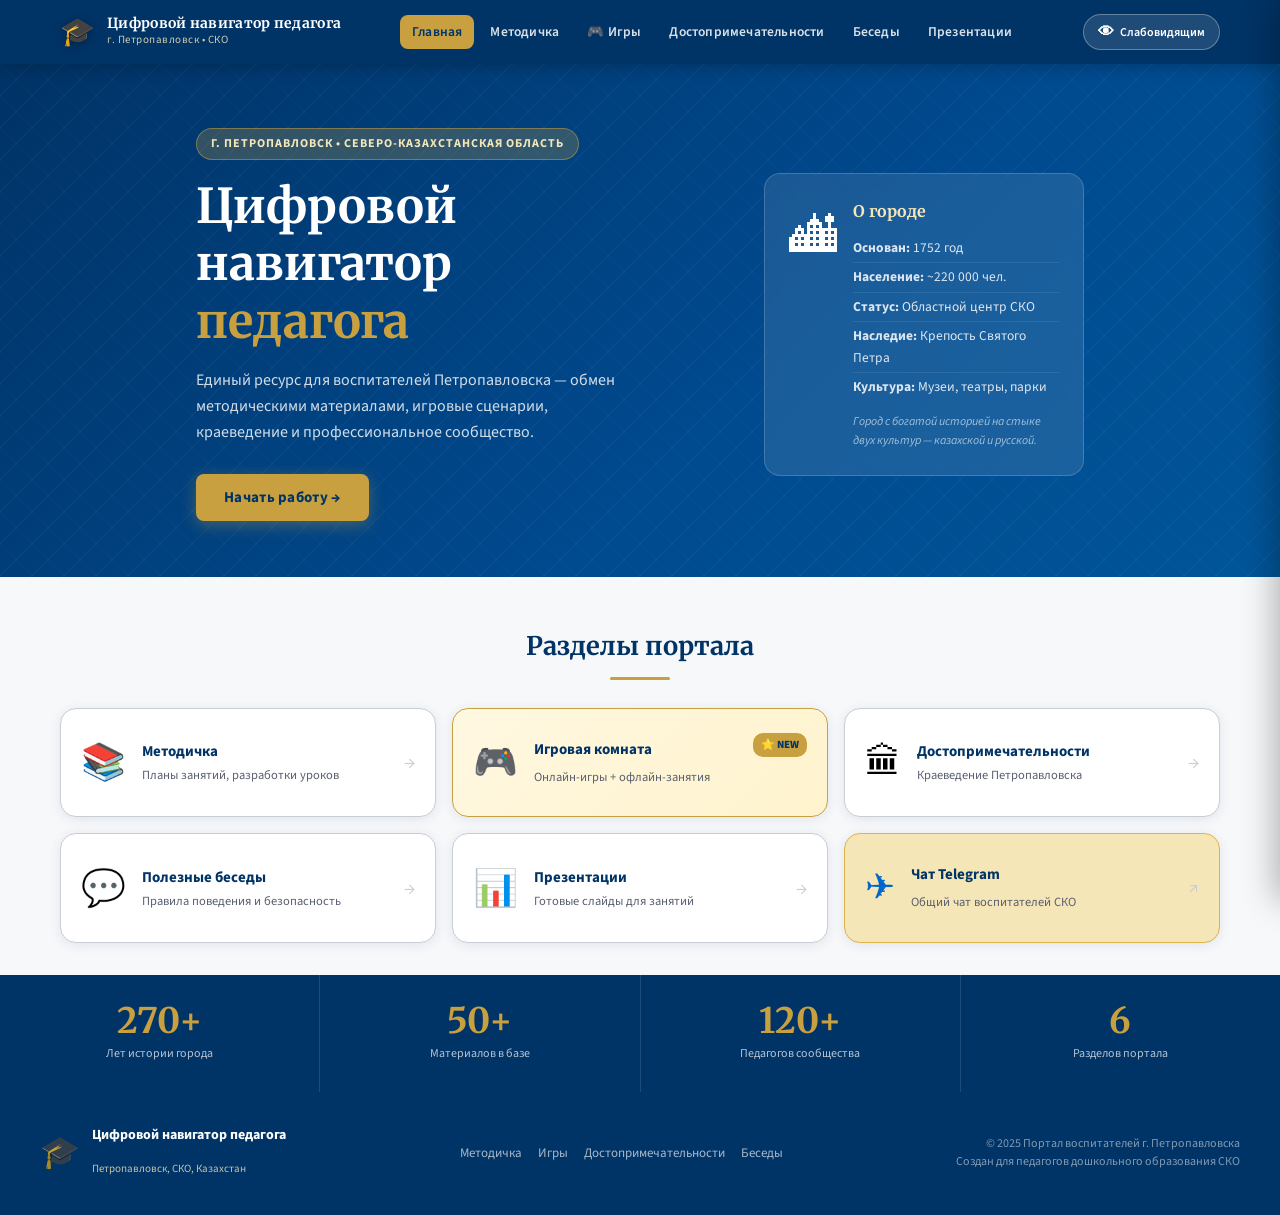
==== commit 1b7f3862: "Add files via upload" ====
--- a/index.html
+++ b/index.html
@@ -22,7 +22,7 @@
     <nav id="desktop-nav">
       <a href="#" class="nav-link active" data-section="home">Главная</a>
       <a href="#" class="nav-link" data-section="metodichka">Методичка</a>
-      <a href="#" class="nav-link" data-section="games">Игры</a>
+      <a href="games.html" class="nav-link">&#127918; Игры</a>
       <a href="#" class="nav-link" data-section="sights">Достопримечательности</a>
       <a href="#" class="nav-link" data-section="talks">Беседы</a>
       <a href="#" class="nav-link" data-section="presentations">Презентации</a>
@@ -49,7 +49,7 @@
   <nav class="sidebar-nav">
     <a href="#" class="sidebar-link" data-section="home">&#127968; Главная</a>
     <a href="#" class="sidebar-link" data-section="metodichka">&#128218; Методичка</a>
-    <a href="#" class="sidebar-link" data-section="games">&#127918; Игры</a>
+    <a href="games.html" class="sidebar-link">&#127918; Игровая комната &#11088;</a>
     <a href="#" class="sidebar-link" data-section="sights">&#127963; Достопримечательности</a>
     <a href="#" class="sidebar-link" data-section="talks">&#128172; Полезные беседы</a>
     <a href="#" class="sidebar-link" data-section="presentations">&#128202; Презентации</a>
@@ -105,11 +105,11 @@
           <div class="tile-body"><h3>Методичка</h3><p>Планы занятий, разработки уроков</p></div>
           <div class="tile-arrow">&#8594;</div>
         </button>
-        <button class="tile" data-section="games">
+        <a href="games.html" class="tile tile-games-link">
           <div class="tile-icon">&#127918;</div>
-          <div class="tile-body"><h3>Игры</h3><p>Дидактические и развивающие игры</p></div>
-          <div class="tile-arrow">&#8594;</div>
-        </button>
+          <div class="tile-body"><h3>Игровая комната</h3><p>Онлайн-игры + офлайн-занятия</p></div>
+          <div class="tile-arrow tile-new-badge">&#11088; NEW</div>
+        </a>
         <button class="tile" data-section="sights">
           <div class="tile-icon">&#127963;</div>
           <div class="tile-body"><h3>Достопримечательности</h3><p>Краеведение Петропавловска</p></div>
--- a/style.css
+++ b/style.css
@@ -873,3 +873,20 @@
   .logo-title { font-size: 12px; }
   .logo-subtitle { display: none; }
 }
+
+/* ── Games tile link (в style.css) ── */
+a.tile { text-decoration: none; display: flex; }
+.tile-games-link { background: linear-gradient(135deg, #fff8e1, #fff3cd); border-color: var(--gold); }
+.tile-games-link::before { background: var(--gold); }
+.tile-games-link:hover { border-color: var(--gold); text-decoration: none; }
+.tile-new-badge {
+  background: var(--gold);
+  color: var(--blue-dark);
+  font-size: 11px;
+  font-weight: 800;
+  padding: 3px 8px;
+  border-radius: 10px;
+  white-space: nowrap;
+  margin-left: auto;
+  align-self: flex-start;
+}
